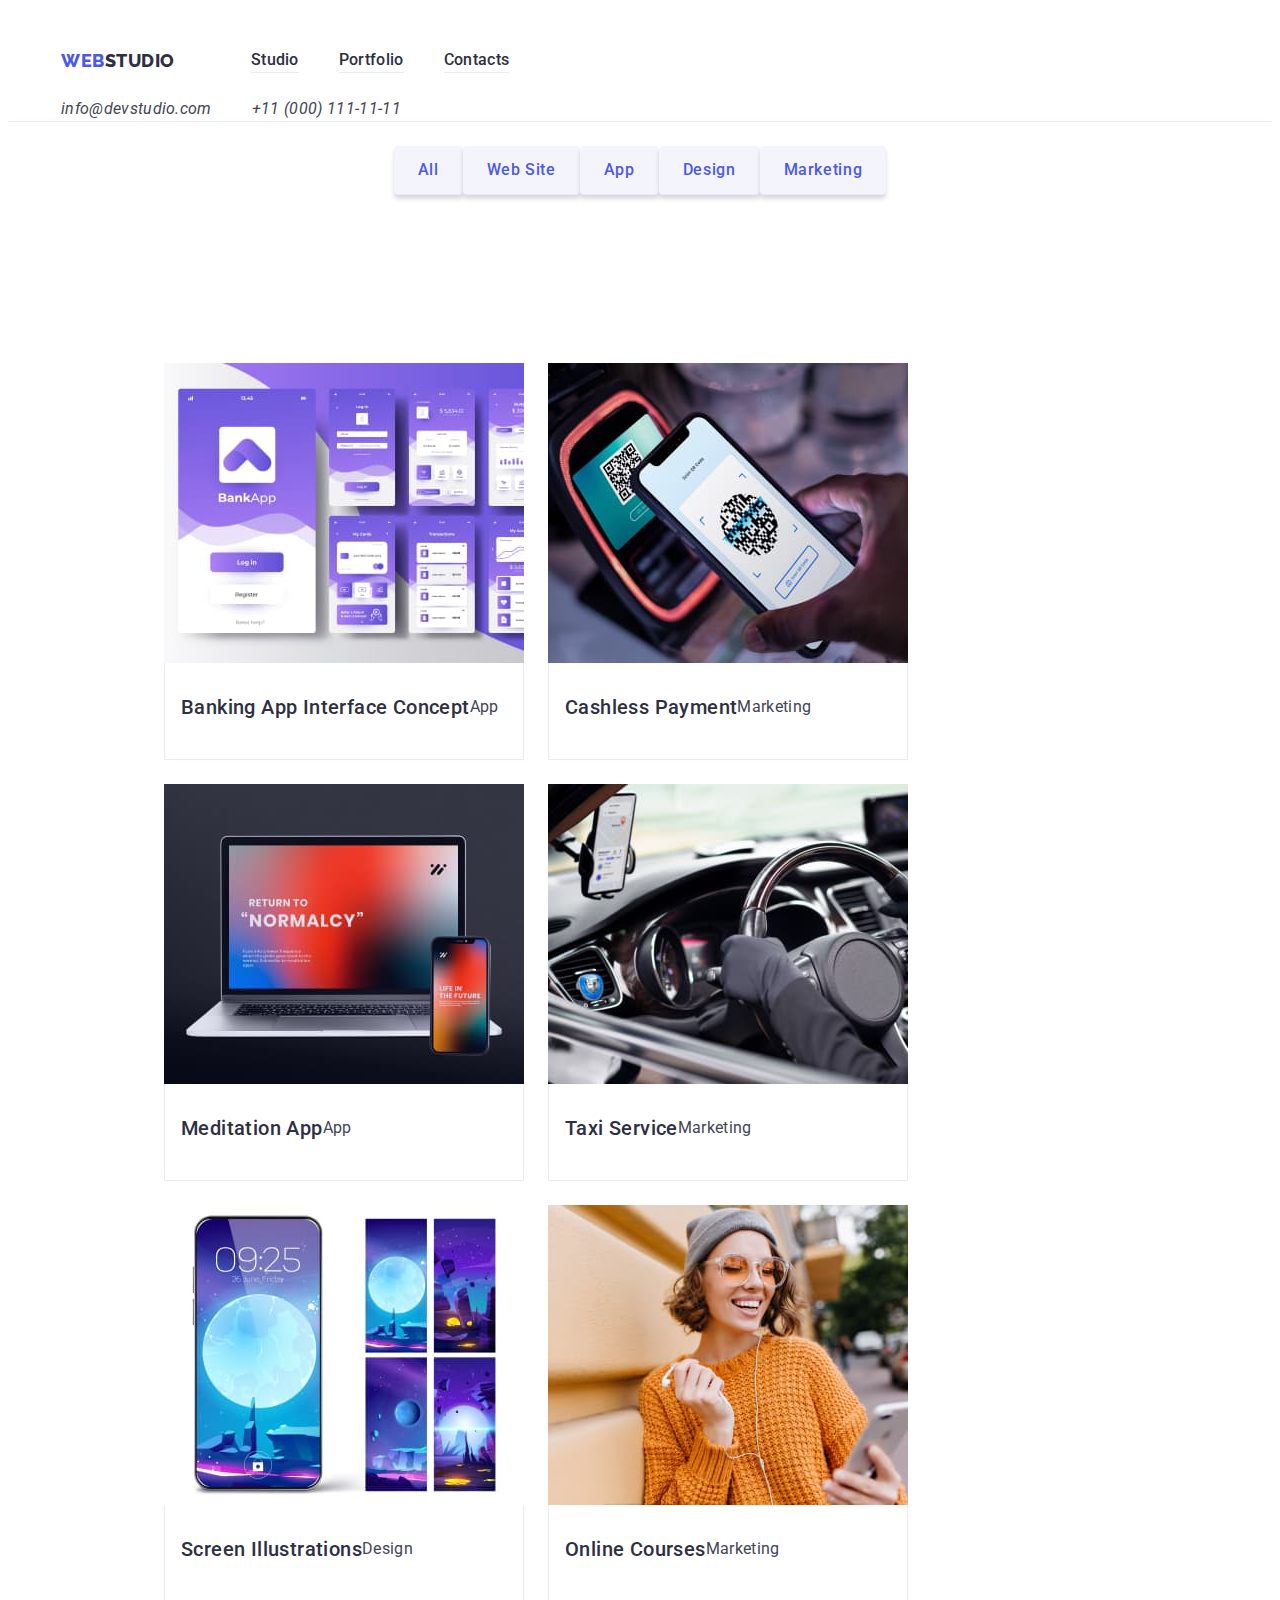
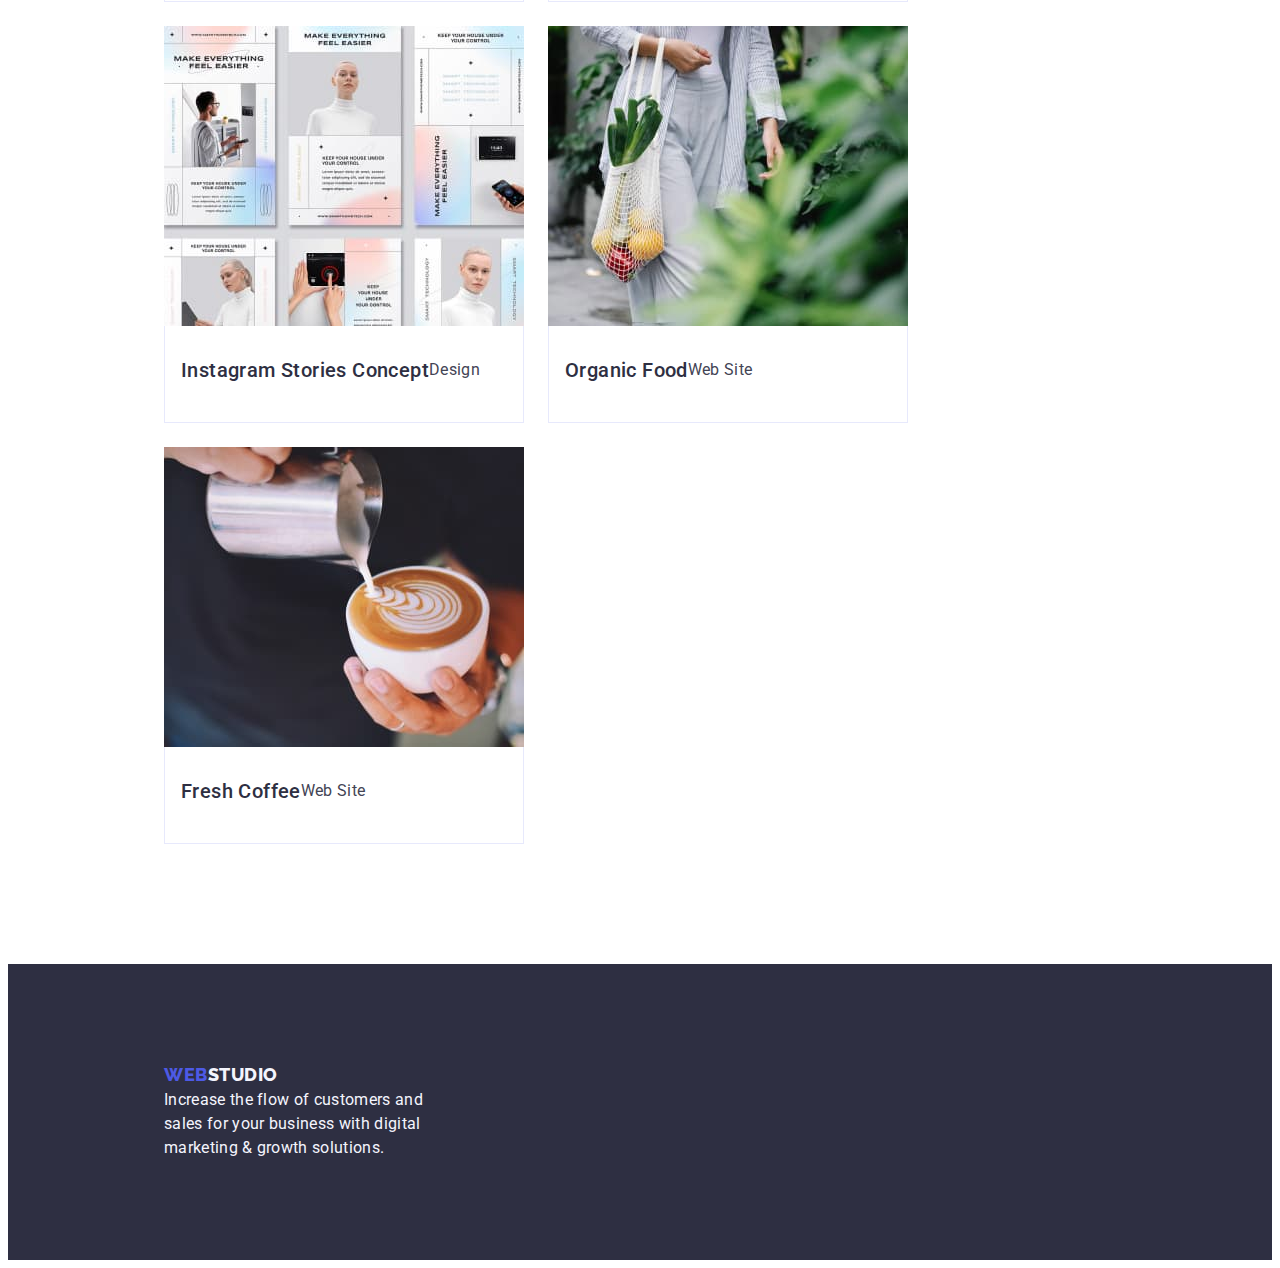
==== portfolio.html @ a73ada9e "summary (required)" ====
<!DOCTYPE html>
<html lang="en">
<head>
    <meta charset="UTF-8" />
    <meta http-equiv="X-UA-Compatible" content="IE=edge" />
    <meta name="viewport" content="width=device-width, initial-scale=1.0" />
    <title>Web Studio</title>
    <link rel="preconnect" href="https://fonts.googleapis.com" />
    <link rel="preconnect" href="https://fonts.gstatic.com" crossorigin />
    <link
      href="https://fonts.googleapis.com/css2?family=Raleway:wght@800&family=Roboto:wght@400;500;700;900&display=swap"
      rel="stylesheet"
      href="https://cdn.jsdelivr.net/npm/modern-normalize@1.1.0/modern-normalize.min.css"
    />
    <link rel="stylesheet" href="./css/styles.css" />
</head>
<body>
    <header class="page-header">
        <div class="conteiner page-header-conteiner">
            <nav class="page-nav">
                <a class="logo link header-logo" href="./index.html">Web<span class="header-studio link">Studio</span></a>
                <ul class="menu-list list">
                    <li class="menu-item"><a class="menu-link link" href="./index.html">Studio</a></li>
                    <li class="menu-item"><a class="menu-link link" href="./portfolio.html">Portfolio</a></li>
                    <li class="menu-item"><a class="menu-link link" href="">Contacts</a></li>
                </ul>
            </nav>
            <address class="address">
                <ul class="menu-contacts list">
                    <li class="menu-contacts-item">
                     <a class="contact-mail link" href="mailto:info@devstudio.com">info@devstudio.com</a>
                    </li>
                    <li class="menu-contacts-item"><a class="contact-mail link" href="tel:+110001111111">+11 (000) 111-11-11</a></li>
                 </ul>
            </address>
        </div>
    </header>
    <main>
        <section class="section-portfolio">
            <div class="container port-btn-cont">
            <h1 hidden>Gallery</h1>
                <ul class="list filter-portfolio">
                    <li>
            <button class="modal-btn portfolio-btn" type="button">All</button>
                    </li>
                    <li>
            <button class="modal-btn portfolio-btn"  type="button">Web Site</button>
                    </li>
                    <li>
            <button class="modal-btn portfolio-btn"  type="button">App</button>
                    </li>
                    <li>
            <button class="modal-btn portfolio-btn"  type="button">Design</button>
                    </li>
                    <li>
            <button class="modal-btn portfolio-btn"  type="button">Marketing</button>
                    </li>
                </ul>
            </div>
                <ul class="list list-portfolio">
                    <li class="portfolio-item">
                    <a class="link" href="/">
                        <img src="./images/diagram.jpg" alt="bankapp" width="360" height="300">
                        <div class="portfolio-text-img">
                        <h2 class="portfolio-title">Banking App Interface Concept</h2>
                            <p class="portfolio-text">App</p>
                        </div>
                    </a>
                    </li>
                    <li class="portfolio-item">
                    <a class="link" href="/">
                        <img src="./images/payment.jpg" alt="cashless" width="360" height="300">
                        <div class="portfolio-text-img">
                        <h2 class="portfolio-title">Cashless Payment</h2>
                            <p class="portfolio-text">Marketing</p>
                        </div>
                    </a>
                    </li>
                    <li class="portfolio-item">
                    <a class="link" href="/">
                        <img src="./images/meditation.jpg" alt="meditationapp" width="360" height="300">
                        <div class="portfolio-text-img">
                        <h2 class="portfolio-title">Meditation App</h2>
                            <p class="portfolio-text">App</p>
                        </div>
                    </a>
                    </li>
                    <li class="portfolio-item">
                    <a class="link" href="/">
                        <img src="./images/taxi.jpg" alt="taxiservice" width="360" height="300">
                        <div class="portfolio-text-img">
                        <h2 class="portfolio-title">Taxi Service</h2>
                            <p class="portfolio-text">Marketing</p>
                        </div>
                    </a>
                    </li>
                    <li class="portfolio-item">
                    <a class="link" href="/">
                        <img src="./images/screen.jpg" alt="screenillustrations" width="360" height="300">
                        <div class="portfolio-text-img">
                        <h2 class="portfolio-title">Screen Illustrations</h2>
                            <p class="portfolio-text">Design</p>
                        </div>
                    </a>
                    </li>
                    <li class="portfolio-item">
                    <a class="link" href="/">
                        <img src="./images/online.jpg" alt="onlinecourses" width="360" height="300">
                        <div class="portfolio-text-img">
                        <h2 class="portfolio-title">Online Courses</h2>
                            <p class="portfolio-text">Marketing</p>
                        </div>
                    </a>
                    </li>
                    <li class="portfolio-item">
                    <a class="link" href="/">
                        <img src="./images/instagram.jpg" alt="instagram" width="360" height="300">
                        <div class="portfolio-text-img">
                        <h2 class="portfolio-title">Instagram Stories Concept</h2>
                            <p class="portfolio-text">Design</p>
                        </div>
                    </a>
                    </li>
                    <li class="portfolio-item">
                    <a class="link" href="/">
                        <img src="./images/organic.jpg" alt="organicfood" width="360" height="300">
                        <div class="portfolio-text-img">
                        <h2 class="portfolio-title">Organic Food</h2>
                            <p class="portfolio-text">Web Site</p>
                        </div>
                    </a>
                    </li>
                    <li class="portfolio-item">
                    <a class="link" href="/">
                        <img src="./images/freshcoffee.jpg" alt="freshcoffee" width="360" height="300">
                        <div class="portfolio-text-img">
                        <h2 class="portfolio-title">Fresh Coffee</h2>
                            <p class="portfolio-text">Web Site</p>
                        </div>
                    </a>
                    </li>
                </ul>
            </div>
        </section>
    </main>
    <footer class="footer">
        <div class="container">
        <a class="logo link logo-footer" href="./index.html">Web<span class="footer-studio link">Studio</span></a>
        <p class="text-footer">Increase the flow of customers and <br> sales for your business with digital <br> marketing & growth solutions.</p>
        </div>
    </footer>
</body>
</html>
---- css/styles.css ----
:root {
  --accent-color: #434455;
  --primary-text-color: #2e2f42;
  --background-color: #4d5ae5;
  --active-color: #404bbf;
  --logo-web-color: #4d5ae5;
  --portfolio-btn-color: #434455;
  --portfolio-btn-txt-color: #4d5ae5;
  --portfolio-background: #f4f4fd;
  --background-btn-color: #404bbf;
  --hero-footer-background-color: #2e2f42;
  --logo-footer-color: #4d5ae5;
  --text-footer-color: #f4f4fd;
}
  .list {
    list-style: none;
  }
  .link {
    text-decoration: none;
  }
  body {
    font-family: "Roboto", sans-serif;
    color: var(--accent-color);
    background-color: var(--background-color-primary);
    font-size: 16px;
    line-height: 1.5;
  }
h1,
h2,
h3,
h4,
p {
  margin-top: 0;
  margin-bottom: 0;
}
ul,
ol {
  margin-top: 0;
  margin-bottom: 0;
  padding-left: 0;
}
img {
  display: block;
  height: auto;
  width: 100%;
}
button {
  cursor: pointer;
}
.section {
  padding-top: 120px;
  padding-bottom: 120px;
}
/*------------Components-----------*/
.conteiner {
  max-width: 1158px;
  margin-left: auto;
  margin-right: auto;
  padding-left: 15px;
  padding-right: 15px;
  margin: 0 auto;
}
/*---------HEADER--------*/
.page-header {
  margin-top: 24px;
  margin-bottom: 24px;
  border-bottom: 1px solid #e7e9fc;
}
.page-header-container {
  display: flex;
  align-items: center;
}
.page-nav {
  display: flex;
  margin-right: auto;
}
.menu-list {
  display: flex;
  flex-direction: row;
  align-items: flex-start;
}
.menu-item:not(:last-child) {
  margin-right: 40px;
}    
.header-logo {
  display: flex;
  flex-direction: row;
  align-items: center;
  padding: 0px;
  margin-top: 24px;
  margin-bottom: 24px;
  margin-right: 76px;
  font-family: "Raleway", sans-serif;
  font-style: normal;
  font-weight: 800;
  font-size: 18px;
  line-height: 1.17;
  letter-spacing: 0.03em;
  text-transform: uppercase;
  color: var(--logo-web-color)
}
.header-studio {
  color: var(--primary-text-color);
}
.menu-link {
  display: flex;
  flex-direction: row;
  align-items: flex-start;
  margin-top: 24px;
  margin-bottom: 24px;
  border-bottom: 1px solid #e7e9fc;
  font-weight: 500;
  font-size: 16px;
  line-height: 1.5;
  letter-spacing: 0.02em;
  color: var(--primary-text-color);
}
.menu-link:hover,
.menu-link:focus {
  color: var(--active-color);
}
.menu-link:active {
  color: var(--background-btn-color);
}
.address {
  margin-left: auto;
}
.menu-contacts {
  display: flex;
  color: var(--accent-color);
  gap: 40px;
}
.contact-mail {
  display: flex;
  flex-direction: row;
  align-items: flex-start;
  font-size: 16px;
  line-height: 1.5;
  letter-spacing: 0.02em;
  color: var(--accent-color);
}
.contact-mail:hover,
.contact-mail:focus {
  color: var(--active-color);
}
.contact-mail:active {
  color: var(--background-btn-color);
}

/*---------HERO--------*/
.team {
  background-color: #f4f4fd;
}
.hero {
  background-color: var(--primary-text-color);
  text-align: center;
  padding-top: 188px;
  padding-bottom: 188px;
}
.hero-title {
  max-width: 500px;
  margin-bottom: 48px;
  margin-right: auto;
  margin-left: auto;
  font-size: 56px;
  line-height: 1.07;
  text-align: center;
  letter-spacing: 0.02em;
  color: #ffffff;
}
.modal-btn {
  cursor: pointer;
  box-shadow: 0px 4px 4px rgba(0, 0, 0, 0.15);
  border-radius: 4px;
  padding: 16px 32px;
  font-family: "Roboto", sans-serif;
  font-weight: 500;
  font-size: 16px;
  font-style: medium;
  line-height: 1.5;
  letter-spacing: 0.04em;
  cursor: pointer;
  color: #ffffff;
  background-color: #4d5ae5;
  border: none;
}
.modal-btn:hover,
.modal-btn:focus {
  background: var(--background-btn-color);
}
/*---------FEATURES--------*/
.list-about {
  display: flex;
}
.visually-hidden {
  white-space: nowrap;
  width: 1px;
  height: 1px;
  overflow: hidden;
  border: 0;
  padding: 0;
  clip: rect(0 0 0 0);
  clip-path: inset(50%);
  margin: -1px;
}
.suptitle-item:not(:last-child) {
  margin-right: 24px;
}
.suptitle {
  width: 264px;
  font-weight: 500;
  font-size: 20px;
  line-height: 1.2;
  letter-spacing: 0.02em;
  color: var(--primary-text-color);
  margin-bottom: 8px;
}
.features-text {
  font-size: 16px;
  line-height: 1.5;
  letter-spacing: 0.02em;
  color: var(--primary-text-color);
}
/*---------PROJECTS--------*/
.work-picture:not(:nth-child(3n)) {
  margin-right: 24px;
}
.work-title {
  margin-bottom: 72px;
  text-align: center;
  font-size: 36px;
  line-height: 1.11;
  letter-spacing: 0.02em;
  text-transform: capitalize;
  color: var(--primary-text-color);
}
.list-work {
  display: flex;
  flex-wrap: wrap;
}
/*---------TEAM--------*/
.team-conteiner {
  padding-top: 32px;
  padding-bottom: 32px;
  text-align: center;
}
.team-title {
  padding-top: 120px;
  padding-bottom: 72px;
  text-align: center;
  weight: 700;
  font-size: 36px;
  line-height: 1.11;
  letter-spacing: 0.02em;
  text-transform: capitalize;
  color: var(--primary-text-color);
}
.list-our-team:not(:nth-child(4n)) {
  display: flex;
  flex-wrap: wrap;
  gap: 24px;
}
.menu-team-item {
  background-color: #ffffff;
  margin-bottom: 100px;
  box-shadow: 0px 1px 6px rgba(46, 47, 66, 0.08),
  0px 1px 1px rgba(46, 47, 66, 0.16), 0px 2px 1px rgba(46, 47, 66, 0.08);
  border-radius: 0px 0px 4px 4px;
}
.job-text {
  font-size: 16px;
  line-height: 1.5;
  text-align: center;
  letter-spacing: 0.02em;
  color: var(--accent-color);
}
/*---------FOOTER--------*/
.footer {
  background-color: var(--hero-footer-background-color);
  padding-top: 100px;
  padding-bottom: 100px;
  padding-left: 156px;
}
.logo-footer {
  font-family: "Raleway", sans-serif;
  font-weight: 800;
  font-size: 18px;
  line-height: 1.17;
  align-items: center;
  letter-spacing: 0.03em;
  text-transform: uppercase;
  color: var(--logo-footer-color);
}
.footer-studio {
  color: var(--text-footer-color);
}
.text-footer {
  font-size: 16px;
  line-height: 1.5;
  letter-spacing: 0.02em;
  color: var(--text-footer-color);
  margin: 0 auto;
}
/*---------PORTFOLIO--------*/
.filter-portfolio {
  display: flex;
  margin-bottom: 72px;
  justify-content: center;
}
.portfolio-btn {
  font-weight: 500;  
  font-size: 16px;
  line-height: 1.5;
  letter-spacing: 0.04em;
  cursor: pointer;
  color: var(--portfolio-btn-txt-color);
  background-color: var(--portfolio-background);
  border: none;
  display: flex;
  flex-direction: row;
  align-items: flex-start;
  padding: 12px 24px;
  border-radius: 4px;
  border-bottom: 1px solid #E7E9FC;
}
.portfolio-btn:hover,
.portfolio-btn:focus {
  background: var(--background-btn-color);
  color:#ffffff;
  border-color: transparent;
}
.portfolio-btn:not(:last-child) {
  margin-right: 24px;
}
.list-portfolio {
  display: flex;
  flex-wrap: wrap;
  row-gap: 48px;
  gap: 24px;
  padding-top: 96px;
  padding-bottom: 120px;
  padding-left: 156px;
  padding-right: 156px;
}
.portfolio-text-img {
  display: flex;
  padding: 32px 16px;
  border-bottom: 1px solid #e7e9fc;
  border-left: 1px solid #e7e9fc;
  border-right: 1px solid #e7e9fc;
}
.portfolio-title {
  font-weight: 500;
  font-size: 20px;
  line-height: 1.2;
  letter-spacing: 0.02em;
  color: var(--primary-text-color);
  margin-bottom: 8px;
}
.portfolio-text {
  font-size: 16px;
  line-height: 1.5;
  letter-spacing: 0.02em;
  color: var(--portfolio-btn-color);
}
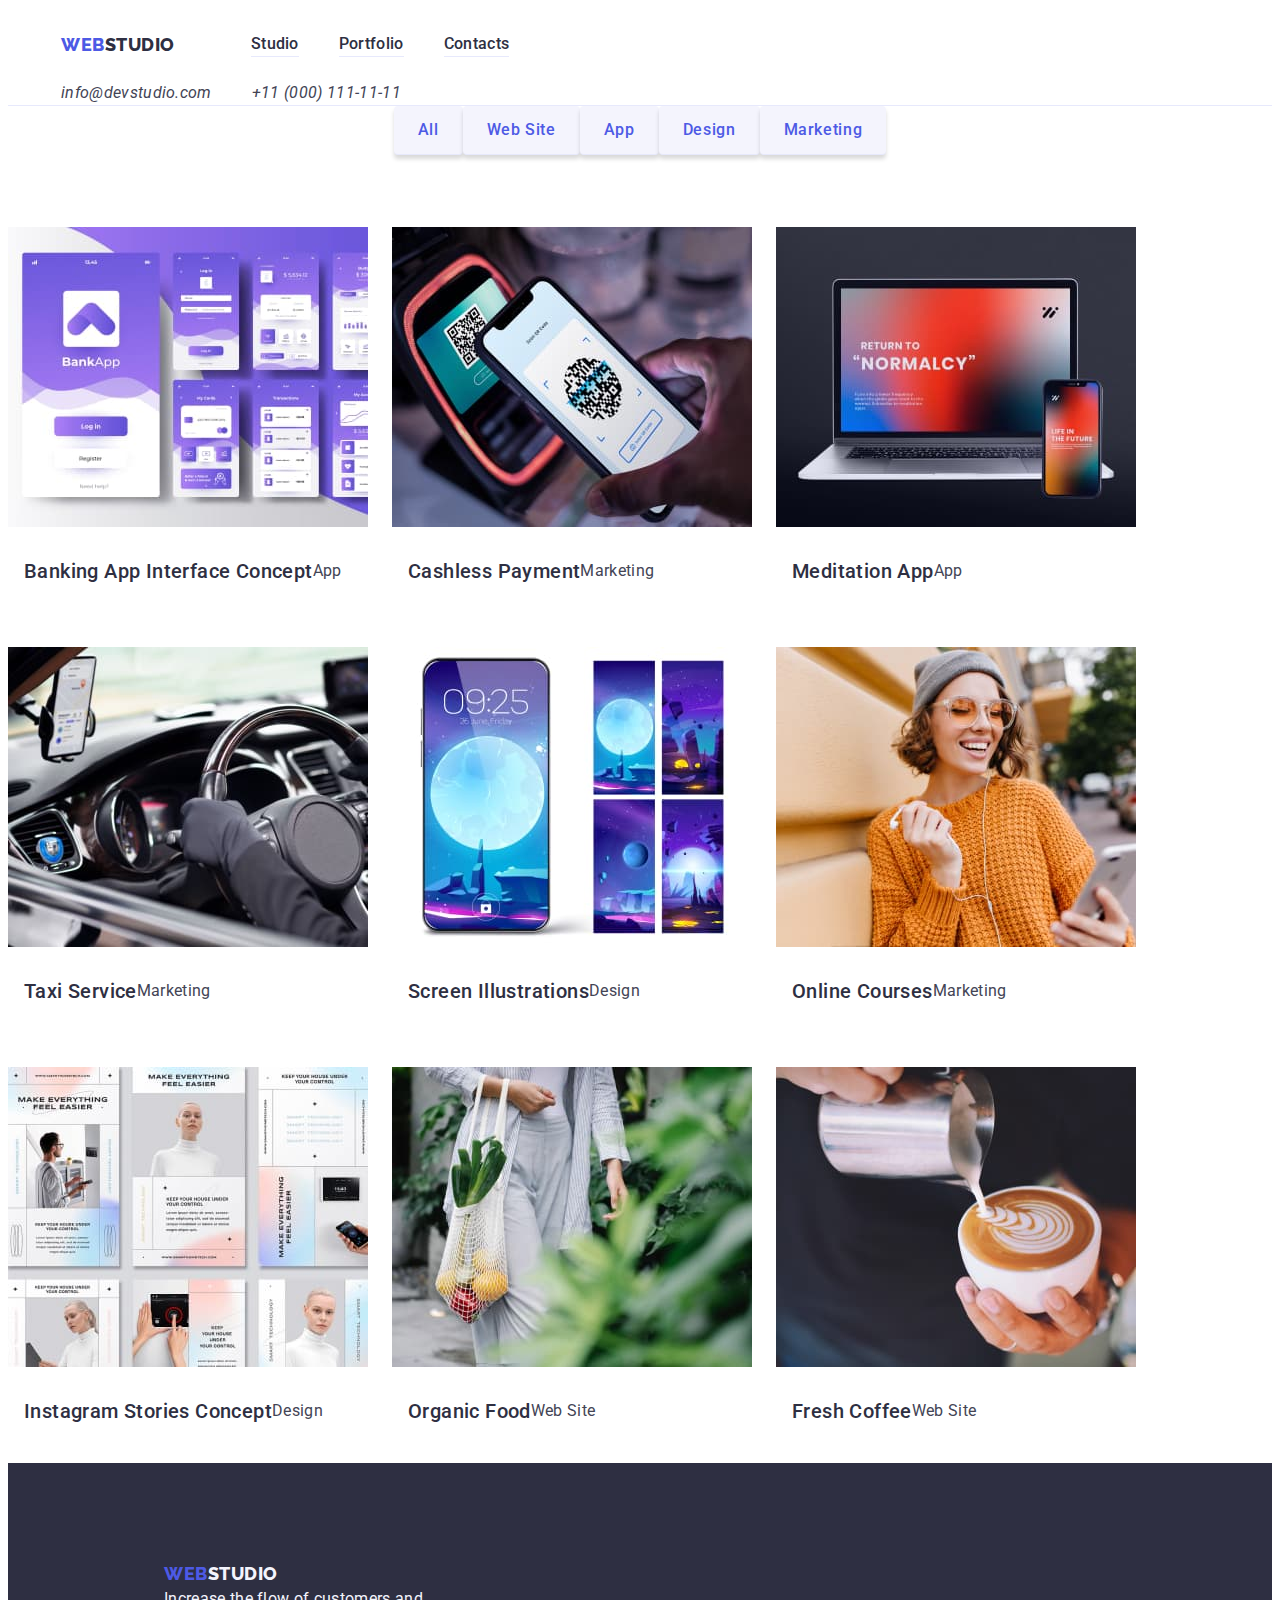
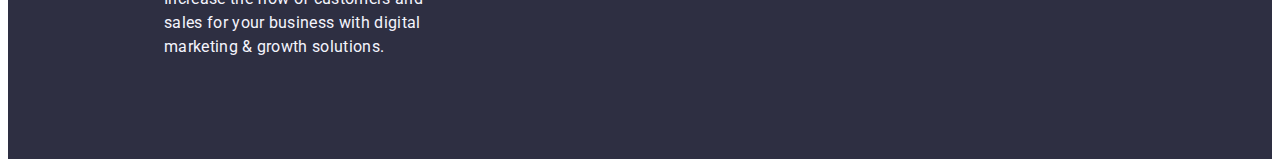
==== commit f65ac75e: "summary (required)" ====
--- a/portfolio.html
+++ b/portfolio.html
@@ -63,7 +63,7 @@
                         <img src="./images/diagram.jpg" alt="bankapp" width="360" height="300">
                         <div class="portfolio-text-img">
                         <h2 class="portfolio-title">Banking App Interface Concept</h2>
-                            <p class="portfolio-text">App</p>
+                        <p class="portfolio-text">App</p>
                         </div>
                     </a>
                     </li>
@@ -72,7 +72,7 @@
                         <img src="./images/payment.jpg" alt="cashless" width="360" height="300">
                         <div class="portfolio-text-img">
                         <h2 class="portfolio-title">Cashless Payment</h2>
-                            <p class="portfolio-text">Marketing</p>
+                        <p class="portfolio-text">Marketing</p>
                         </div>
                     </a>
                     </li>
@@ -81,7 +81,7 @@
                         <img src="./images/meditation.jpg" alt="meditationapp" width="360" height="300">
                         <div class="portfolio-text-img">
                         <h2 class="portfolio-title">Meditation App</h2>
-                            <p class="portfolio-text">App</p>
+                        <p class="portfolio-text">App</p>
                         </div>
                     </a>
                     </li>
@@ -90,7 +90,7 @@
                         <img src="./images/taxi.jpg" alt="taxiservice" width="360" height="300">
                         <div class="portfolio-text-img">
                         <h2 class="portfolio-title">Taxi Service</h2>
-                            <p class="portfolio-text">Marketing</p>
+                        <p class="portfolio-text">Marketing</p>
                         </div>
                     </a>
                     </li>
@@ -99,7 +99,7 @@
                         <img src="./images/screen.jpg" alt="screenillustrations" width="360" height="300">
                         <div class="portfolio-text-img">
                         <h2 class="portfolio-title">Screen Illustrations</h2>
-                            <p class="portfolio-text">Design</p>
+                        <p class="portfolio-text">Design</p>
                         </div>
                     </a>
                     </li>
@@ -108,7 +108,7 @@
                         <img src="./images/online.jpg" alt="onlinecourses" width="360" height="300">
                         <div class="portfolio-text-img">
                         <h2 class="portfolio-title">Online Courses</h2>
-                            <p class="portfolio-text">Marketing</p>
+                        <p class="portfolio-text">Marketing</p>
                         </div>
                     </a>
                     </li>
@@ -117,7 +117,7 @@
                         <img src="./images/instagram.jpg" alt="instagram" width="360" height="300">
                         <div class="portfolio-text-img">
                         <h2 class="portfolio-title">Instagram Stories Concept</h2>
-                            <p class="portfolio-text">Design</p>
+                        <p class="portfolio-text">Design</p>
                         </div>
                     </a>
                     </li>
@@ -126,7 +126,7 @@
                         <img src="./images/organic.jpg" alt="organicfood" width="360" height="300">
                         <div class="portfolio-text-img">
                         <h2 class="portfolio-title">Organic Food</h2>
-                            <p class="portfolio-text">Web Site</p>
+                        <p class="portfolio-text">Web Site</p>
                         </div>
                     </a>
                     </li>
@@ -135,7 +135,7 @@
                         <img src="./images/freshcoffee.jpg" alt="freshcoffee" width="360" height="300">
                         <div class="portfolio-text-img">
                         <h2 class="portfolio-title">Fresh Coffee</h2>
-                            <p class="portfolio-text">Web Site</p>
+                        <p class="portfolio-text">Web Site</p>
                         </div>
                     </a>
                     </li>
--- a/css/styles.css
+++ b/css/styles.css
@@ -62,16 +62,17 @@
 }
 /*---------HEADER--------*/
 .page-header {
-  margin-top: 24px;
-  margin-bottom: 24px;
   border-bottom: 1px solid #e7e9fc;
 }
 .page-header-container {
   display: flex;
   align-items: center;
+  justify-content: space-between;
+  padding: 24px 24px;
 }
 .page-nav {
   display: flex;
+  align-items: center;
   margin-right: auto;
 }
 .menu-list {
@@ -146,7 +147,6 @@
 .contact-mail:active {
   color: var(--background-btn-color);
 }
-
 /*---------HERO--------*/
 .team {
   background-color: #f4f4fd;
@@ -337,17 +337,13 @@
   flex-wrap: wrap;
   row-gap: 48px;
   gap: 24px;
-  padding-top: 96px;
-  padding-bottom: 120px;
-  padding-left: 156px;
-  padding-right: 156px;
+  flex-basis: calc((100% - 48px) / 3);
 }
 .portfolio-text-img {
   display: flex;
   padding: 32px 16px;
-  border-bottom: 1px solid #e7e9fc;
-  border-left: 1px solid #e7e9fc;
-  border-right: 1px solid #e7e9fc;
+  border: 1px solid var(--color-brand);
+  border-top: none;
 }
 .portfolio-title {
   font-weight: 500;
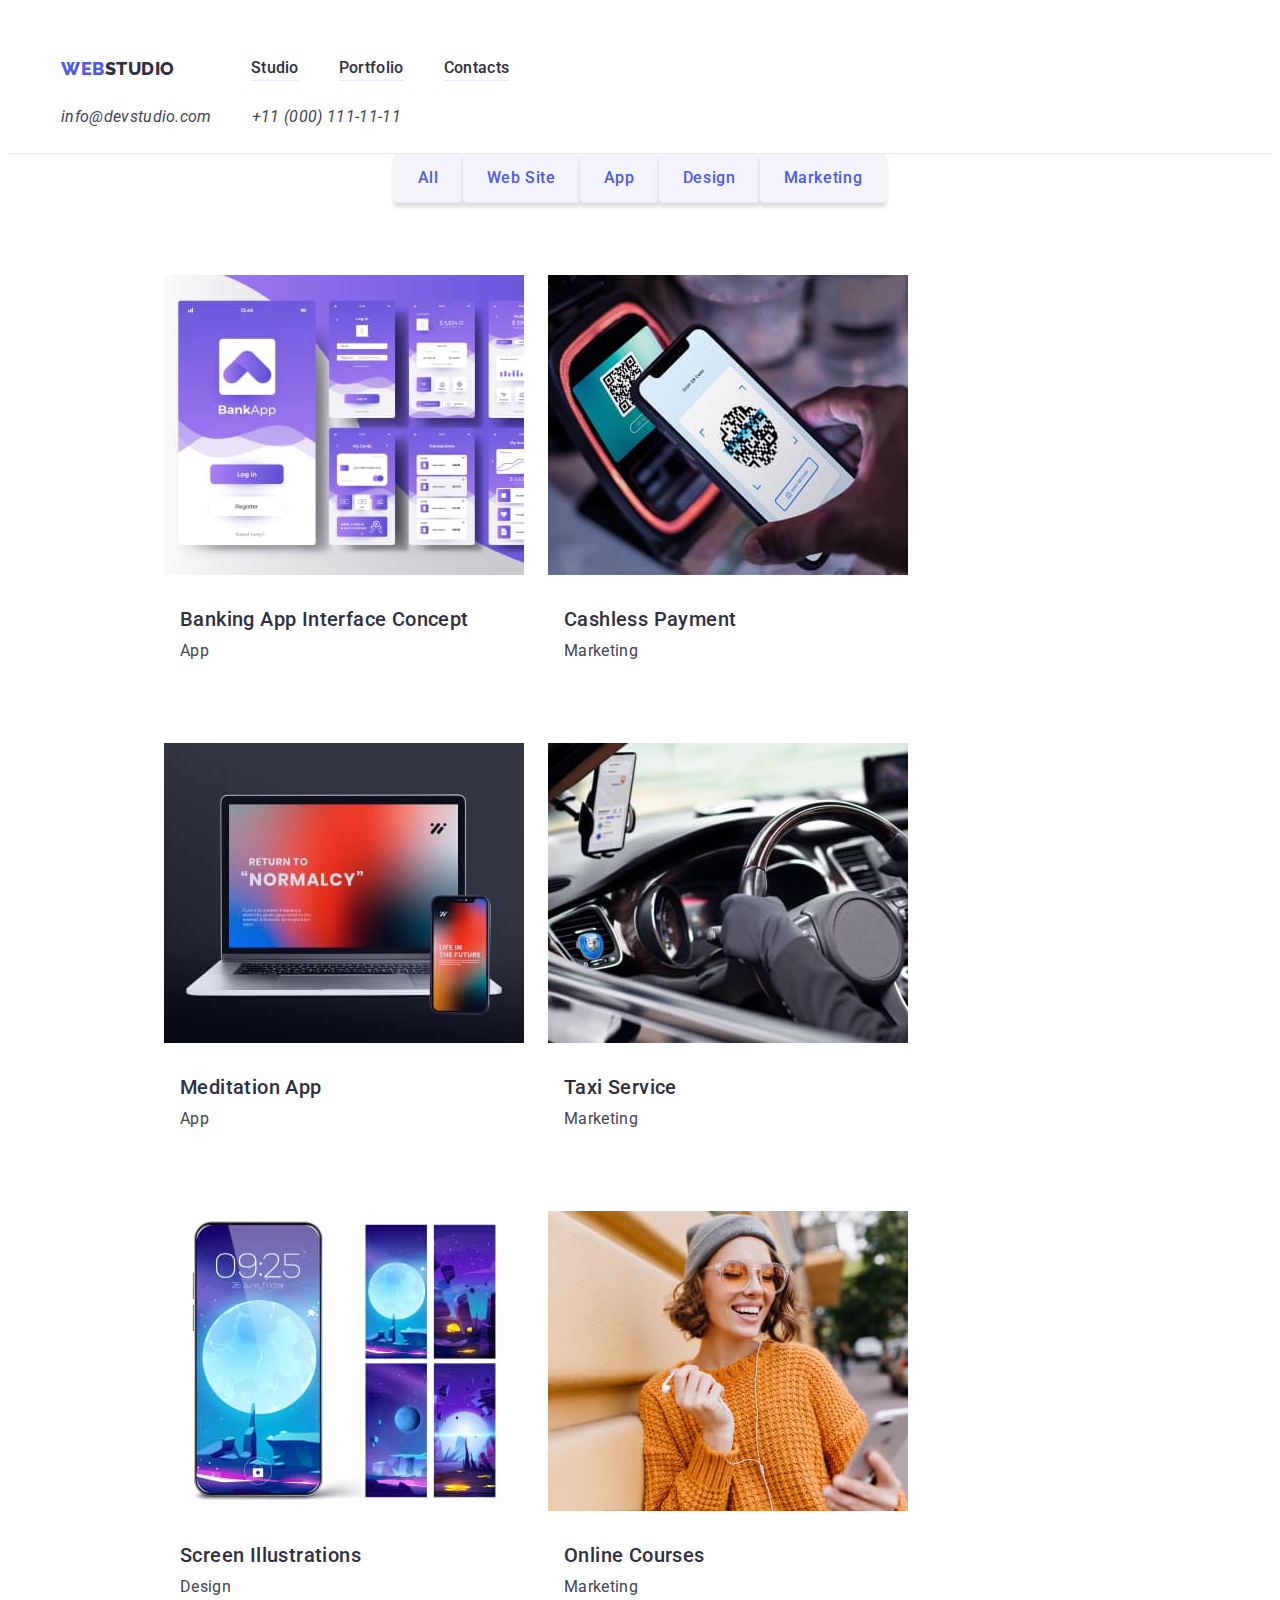
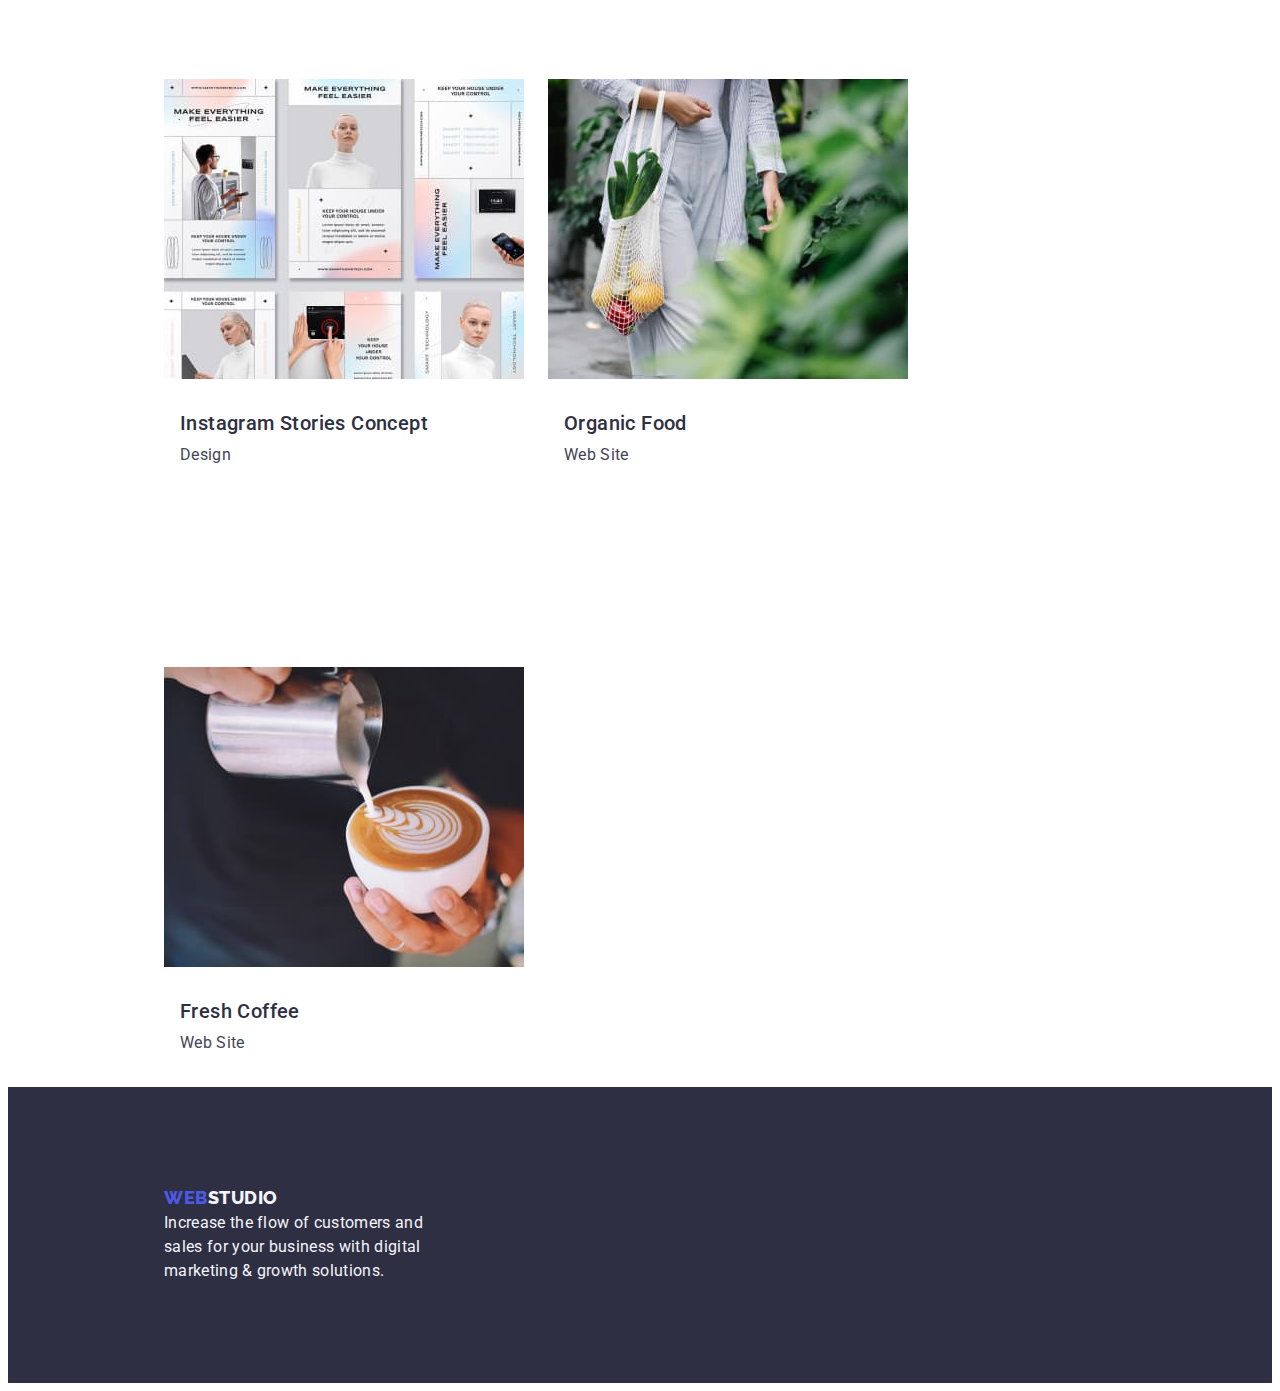
==== commit f3cb4b13: "summary (required)" ====
--- a/portfolio.html
+++ b/portfolio.html
@@ -35,6 +35,7 @@
             </address>
         </div>
     </header>
+
     <main>
         <section class="section-portfolio">
             <div class="container port-btn-cont">
@@ -57,6 +58,7 @@
                     </li>
                 </ul>
             </div>
+
                 <ul class="list list-portfolio">
                     <li class="portfolio-item">
                     <a class="link" href="/">
@@ -143,6 +145,7 @@
             </div>
         </section>
     </main>
+    
     <footer class="footer">
         <div class="container">
         <a class="logo link logo-footer" href="./index.html">Web<span class="footer-studio link">Studio</span></a>
--- a/css/styles.css
+++ b/css/styles.css
@@ -62,13 +62,14 @@
 }
 /*---------HEADER--------*/
 .page-header {
+  padding-top: 24px;
+  padding-bottom: 24px;
   border-bottom: 1px solid #e7e9fc;
 }
 .page-header-container {
   display: flex;
   align-items: center;
   justify-content: space-between;
-  padding: 24px 24px;
 }
 .page-nav {
   display: flex;
@@ -248,7 +249,7 @@
   padding-top: 120px;
   padding-bottom: 72px;
   text-align: center;
-  weight: 700;
+  width: 700;
   font-size: 36px;
   line-height: 1.11;
   letter-spacing: 0.02em;
@@ -262,7 +263,7 @@
 }
 .menu-team-item {
   background-color: #ffffff;
-  margin-bottom: 100px;
+  margin-bottom: 120px;
   box-shadow: 0px 1px 6px rgba(46, 47, 66, 0.08),
   0px 1px 1px rgba(46, 47, 66, 0.16), 0px 2px 1px rgba(46, 47, 66, 0.08);
   border-radius: 0px 0px 4px 4px;
@@ -325,22 +326,26 @@
 }
 .portfolio-btn:hover,
 .portfolio-btn:focus {
-  background: var(--background-btn-color);
+  background-color: var(--background-btn-color);
   color:#ffffff;
   border-color: transparent;
 }
 .portfolio-btn:not(:last-child) {
   margin-right: 24px;
 }
+.portfolio-item:nth-last-child(3) {
+  margin-bottom: 120px;
+}
 .list-portfolio {
   display: flex;
   flex-wrap: wrap;
   row-gap: 48px;
-  gap: 24px;
-  flex-basis: calc((100% - 48px) / 3);
+  column-gap: 24px;
+  flex-basis: calc((100% -48px) / 3);
+  padding-left: 156px;
+  padding-right: 156px;
 }
 .portfolio-text-img {
-  display: flex;
   padding: 32px 16px;
   border: 1px solid var(--color-brand);
   border-top: none;
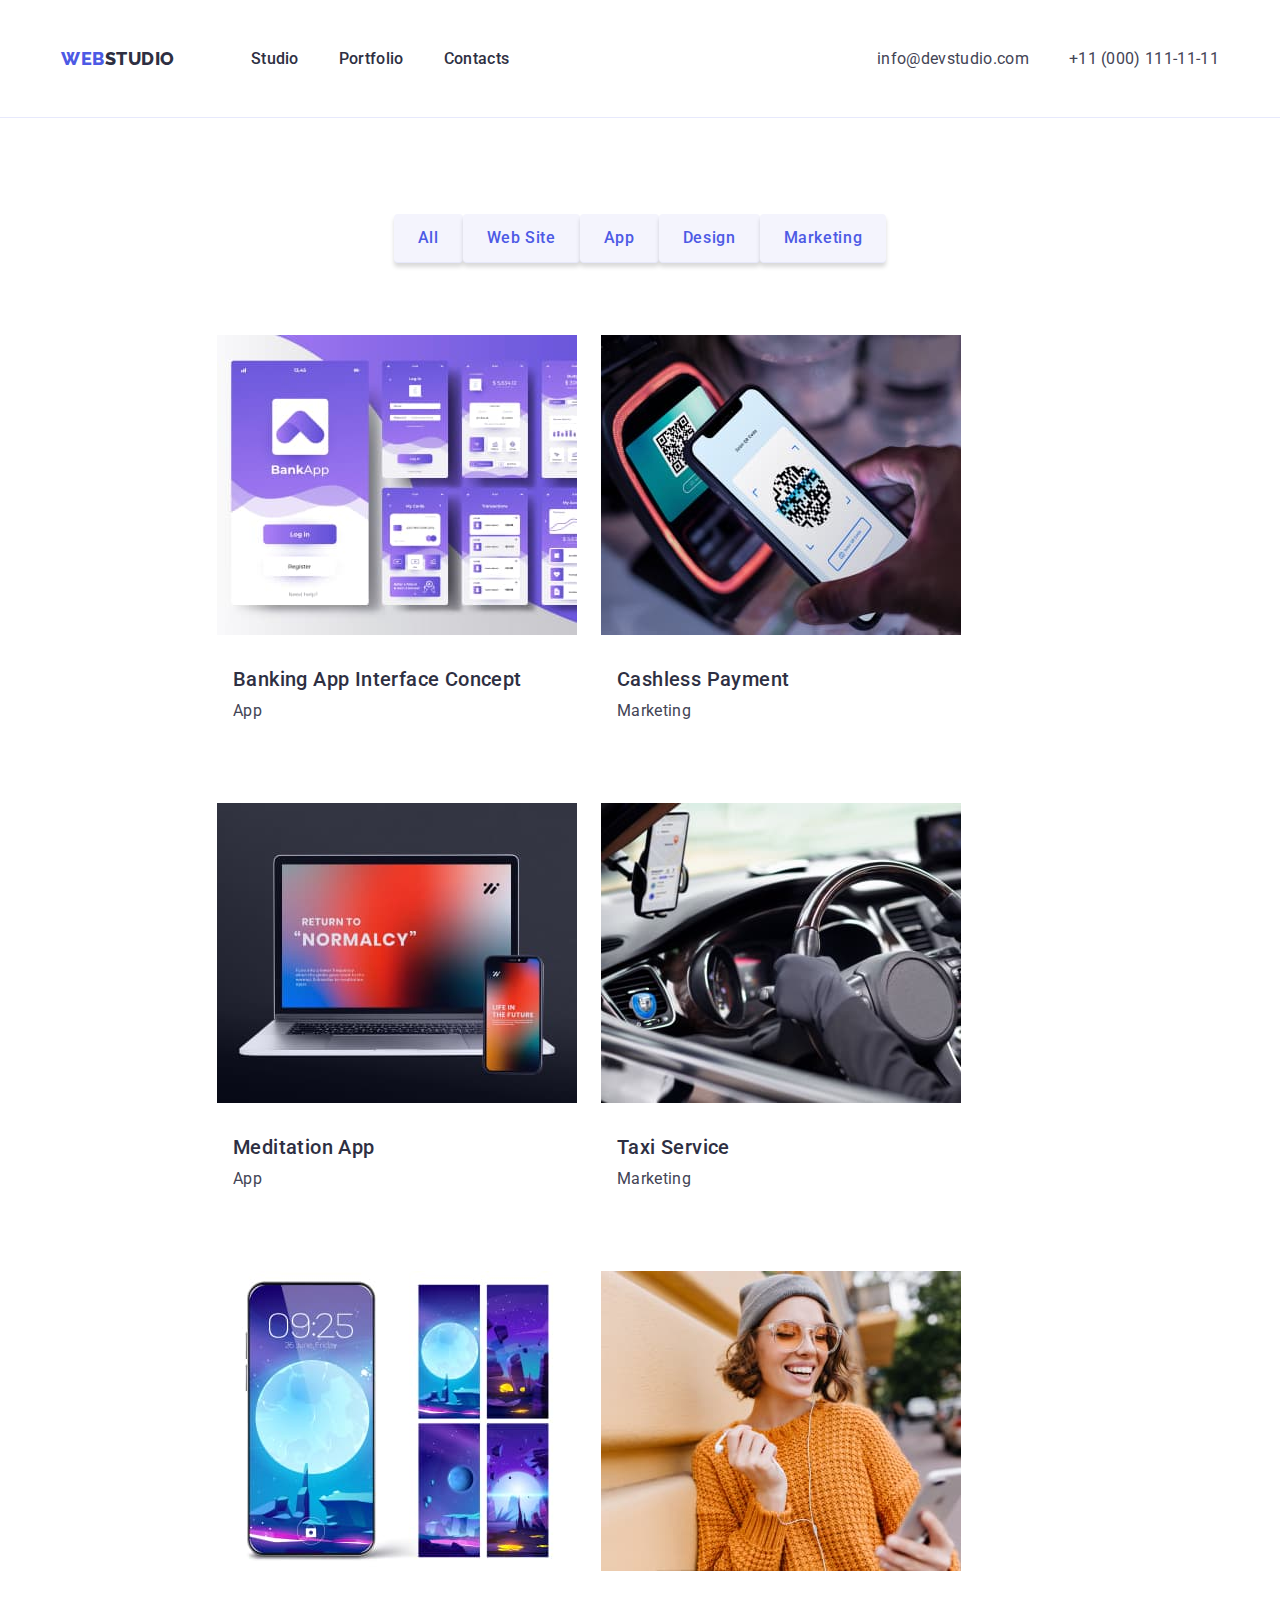
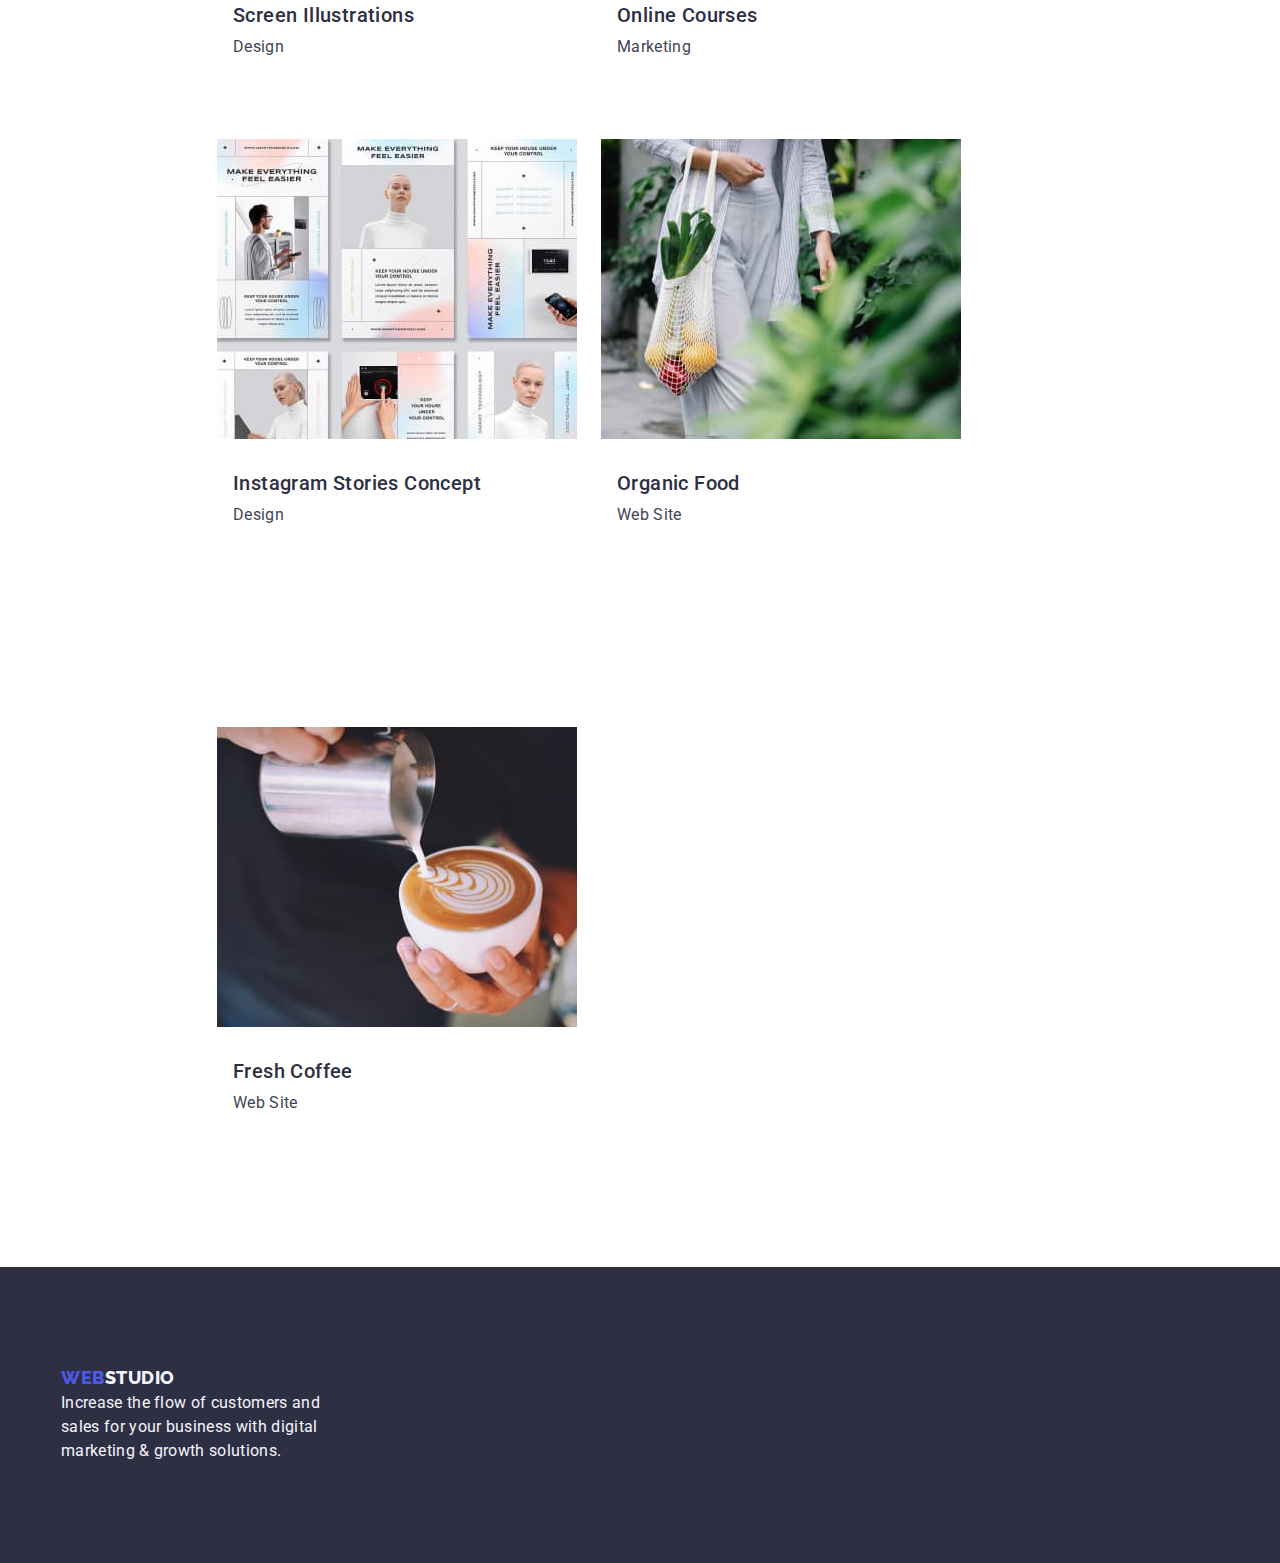
==== commit df68a1f0: "summary (required)" ====
--- a/portfolio.html
+++ b/portfolio.html
@@ -10,7 +10,7 @@
     <link
       href="https://fonts.googleapis.com/css2?family=Raleway:wght@800&family=Roboto:wght@400;500;700;900&display=swap"
       rel="stylesheet"
-      href="https://cdn.jsdelivr.net/npm/modern-normalize@1.1.0/modern-normalize.min.css"
+      href="https://cdnjs.cloudflare.com/ajax/libs/modern-normalize/1.1.0/modern-normalize.css"
     />
     <link rel="stylesheet" href="./css/styles.css" />
 </head>
@@ -38,7 +38,7 @@
 
     <main>
         <section class="section-portfolio">
-            <div class="container port-btn-cont">
+            <div class="conteiner port-btn-cont">
             <h1 hidden>Gallery</h1>
                 <ul class="list filter-portfolio">
                     <li>
@@ -57,8 +57,7 @@
             <button class="modal-btn portfolio-btn"  type="button">Marketing</button>
                     </li>
                 </ul>
-            </div>
-
+            
                 <ul class="list list-portfolio">
                     <li class="portfolio-item">
                     <a class="link" href="/">
@@ -145,9 +144,9 @@
             </div>
         </section>
     </main>
-    
+
     <footer class="footer">
-        <div class="container">
+        <div class="conteiner">
         <a class="logo link logo-footer" href="./index.html">Web<span class="footer-studio link">Studio</span></a>
         <p class="text-footer">Increase the flow of customers and <br> sales for your business with digital <br> marketing & growth solutions.</p>
         </div>
--- a/css/styles.css
+++ b/css/styles.css
@@ -24,6 +24,7 @@
     background-color: var(--background-color-primary);
     font-size: 16px;
     line-height: 1.5;
+    margin: 0;
   }
 h1,
 h2,
@@ -66,7 +67,7 @@
   padding-bottom: 24px;
   border-bottom: 1px solid #e7e9fc;
 }
-.page-header-container {
+.page-header-conteiner {
   display: flex;
   align-items: center;
   justify-content: space-between;
@@ -108,9 +109,6 @@
   display: flex;
   flex-direction: row;
   align-items: flex-start;
-  margin-top: 24px;
-  margin-bottom: 24px;
-  border-bottom: 1px solid #e7e9fc;
   font-weight: 500;
   font-size: 16px;
   line-height: 1.5;
@@ -125,6 +123,7 @@
   color: var(--background-btn-color);
 }
 .address {
+  justify-content: space-between;
   margin-left: auto;
 }
 .menu-contacts {
@@ -140,6 +139,7 @@
   line-height: 1.5;
   letter-spacing: 0.02em;
   color: var(--accent-color);
+  font-style: normal;
 }
 .contact-mail:hover,
 .contact-mail:focus {
@@ -149,9 +149,6 @@
   color: var(--background-btn-color);
 }
 /*---------HERO--------*/
-.team {
-  background-color: #f4f4fd;
-}
 .hero {
   background-color: var(--primary-text-color);
   text-align: center;
@@ -170,7 +167,6 @@
   color: #ffffff;
 }
 .modal-btn {
-  cursor: pointer;
   box-shadow: 0px 4px 4px rgba(0, 0, 0, 0.15);
   border-radius: 4px;
   padding: 16px 32px;
@@ -180,7 +176,6 @@
   font-style: medium;
   line-height: 1.5;
   letter-spacing: 0.04em;
-  cursor: pointer;
   color: #ffffff;
   background-color: #4d5ae5;
   border: none;
@@ -240,6 +235,11 @@
   flex-wrap: wrap;
 }
 /*---------TEAM--------*/
+.team {
+  background-color: #f4f4fd;
+  padding-bottom: 120px;
+  padding-top: 120px;
+}
 .team-conteiner {
   padding-top: 32px;
   padding-bottom: 32px;
@@ -247,7 +247,7 @@
 }
 .team-title {
   padding-top: 120px;
-  padding-bottom: 72px;
+  margin-bottom: 72px;
   text-align: center;
   width: 700;
   font-size: 36px;
@@ -263,7 +263,6 @@
 }
 .menu-team-item {
   background-color: #ffffff;
-  margin-bottom: 120px;
   box-shadow: 0px 1px 6px rgba(46, 47, 66, 0.08),
   0px 1px 1px rgba(46, 47, 66, 0.16), 0px 2px 1px rgba(46, 47, 66, 0.08);
   border-radius: 0px 0px 4px 4px;
@@ -280,7 +279,6 @@
   background-color: var(--hero-footer-background-color);
   padding-top: 100px;
   padding-bottom: 100px;
-  padding-left: 156px;
 }
 .logo-footer {
   font-family: "Raleway", sans-serif;
@@ -303,8 +301,12 @@
   margin: 0 auto;
 }
 /*---------PORTFOLIO--------*/
+.section-portfolio {
+  padding-bottom: 120px;
+}
 .filter-portfolio {
   display: flex;
+  margin-top: 96px;
   margin-bottom: 72px;
   justify-content: center;
 }
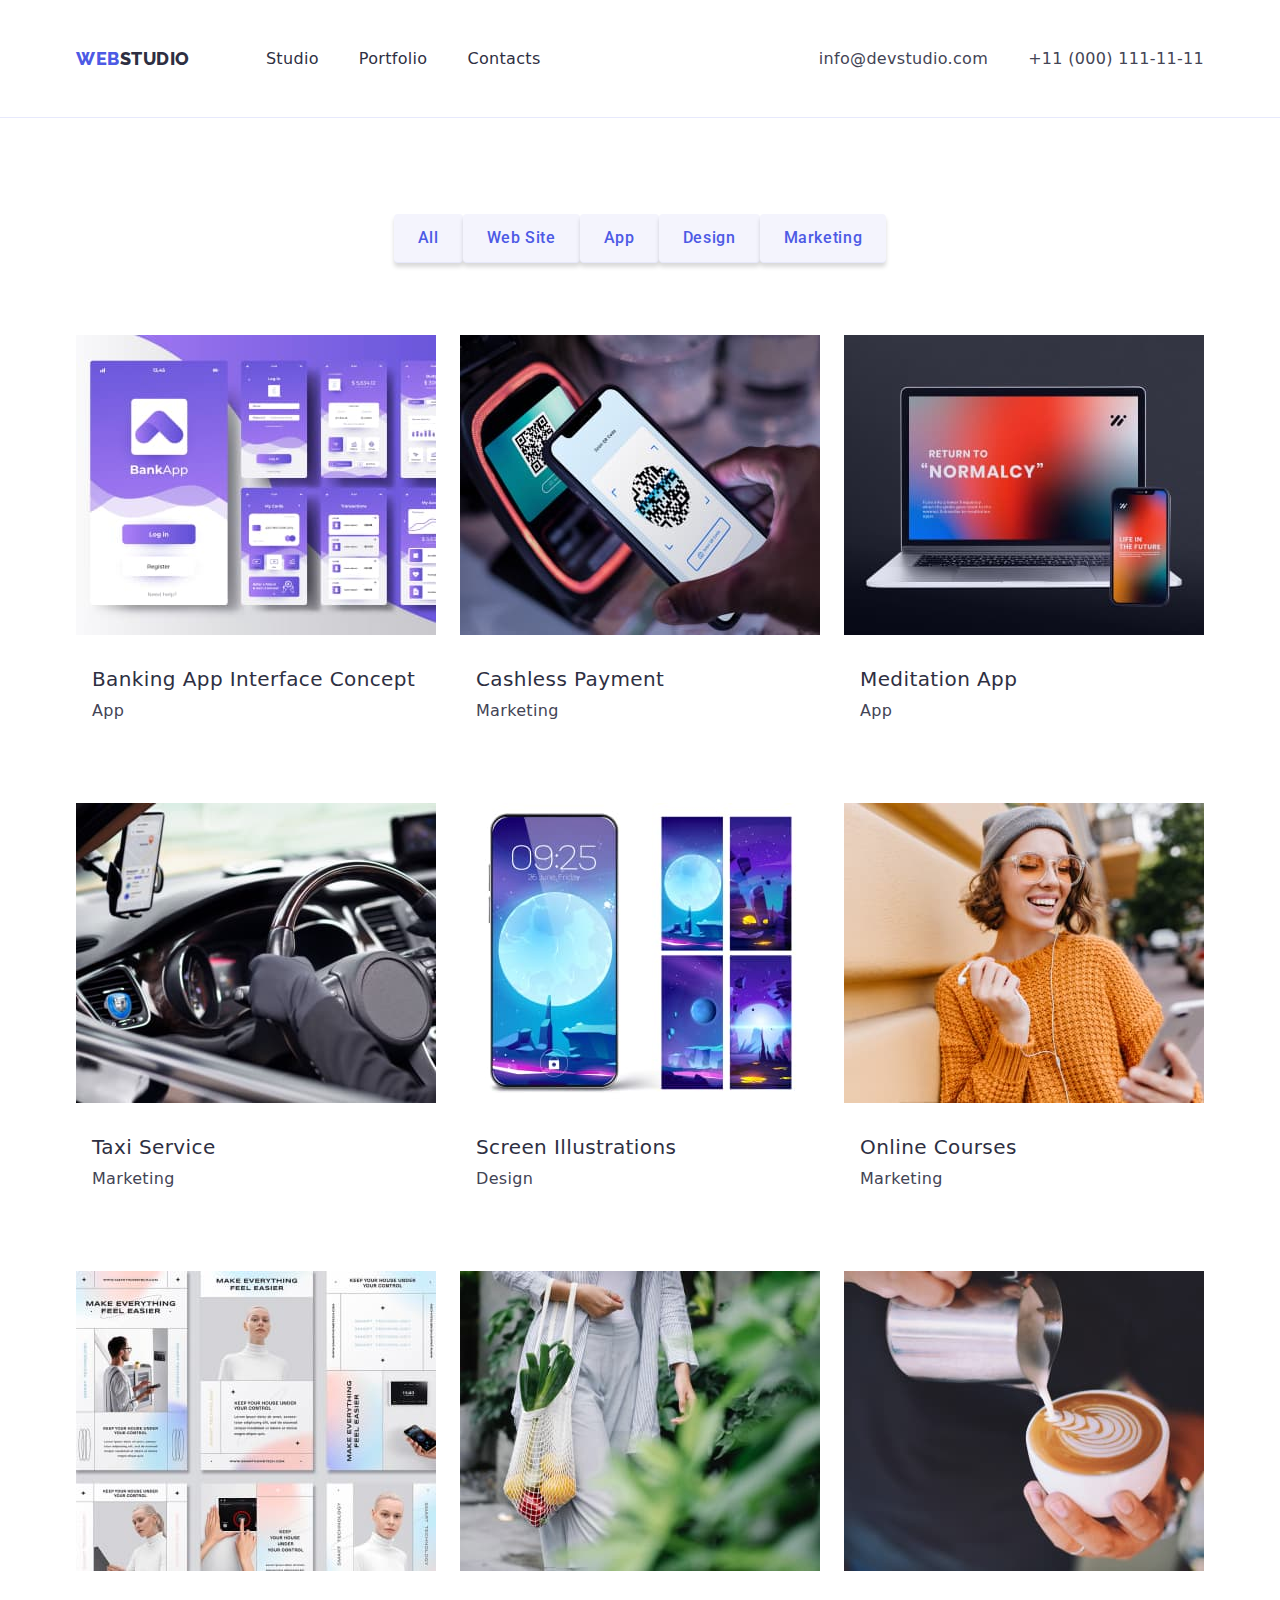
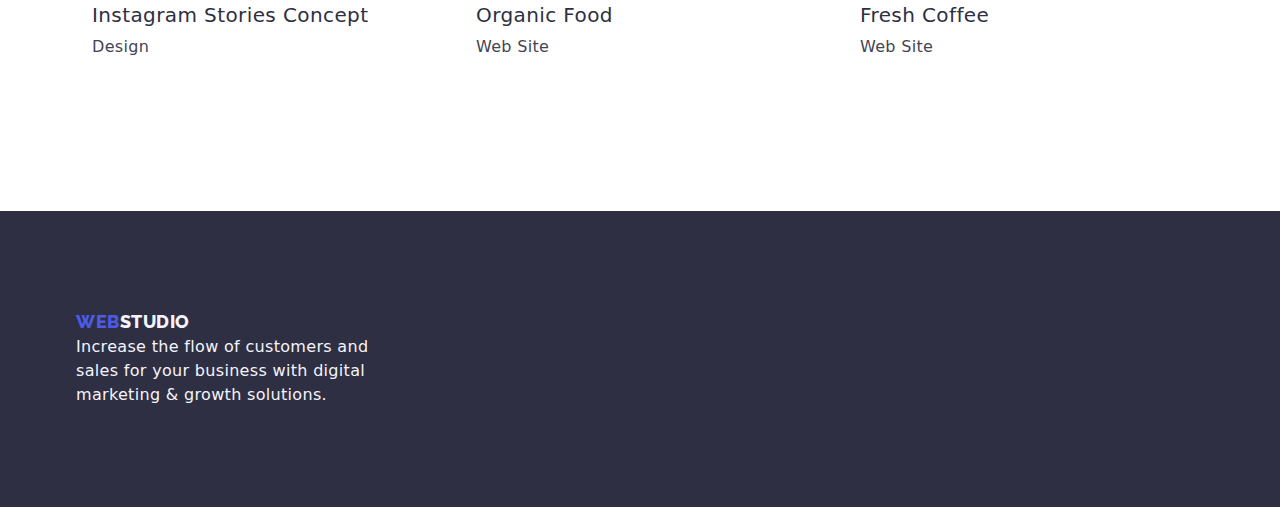
==== commit 999963ed: "update portfolio.html" ====
--- a/portfolio.html
+++ b/portfolio.html
@@ -9,10 +9,10 @@
     <link rel="preconnect" href="https://fonts.gstatic.com" crossorigin />
     <link
       href="https://fonts.googleapis.com/css2?family=Raleway:wght@800&family=Roboto:wght@400;500;700;900&display=swap"
-      rel="stylesheet"
-      href="https://cdnjs.cloudflare.com/ajax/libs/modern-normalize/1.1.0/modern-normalize.css"
-    />
+      rel="stylesheet"  />
     <link rel="stylesheet" href="./css/styles.css" />
+    <link rel="stylesheet"
+        href="https://cdnjs.cloudflare.com/ajax/libs/modern-normalize/1.1.0/modern-normalize.css" />
 </head>
 <body>
     <header class="page-header">
--- a/css/styles.css
+++ b/css/styles.css
@@ -202,8 +202,10 @@
 .suptitle-item:not(:last-child) {
   margin-right: 24px;
 }
+.suptitle-item {
+  width: 264px;
+}
 .suptitle {
-  width: 264px;
   font-weight: 500;
   font-size: 20px;
   line-height: 1.2;
@@ -336,16 +338,13 @@
   margin-right: 24px;
 }
 .portfolio-item:nth-last-child(3) {
-  margin-bottom: 120px;
+  flex-basis: calc((100% -48px) / 3);
 }
 .list-portfolio {
   display: flex;
   flex-wrap: wrap;
   row-gap: 48px;
   column-gap: 24px;
-  flex-basis: calc((100% -48px) / 3);
-  padding-left: 156px;
-  padding-right: 156px;
 }
 .portfolio-text-img {
   padding: 32px 16px;
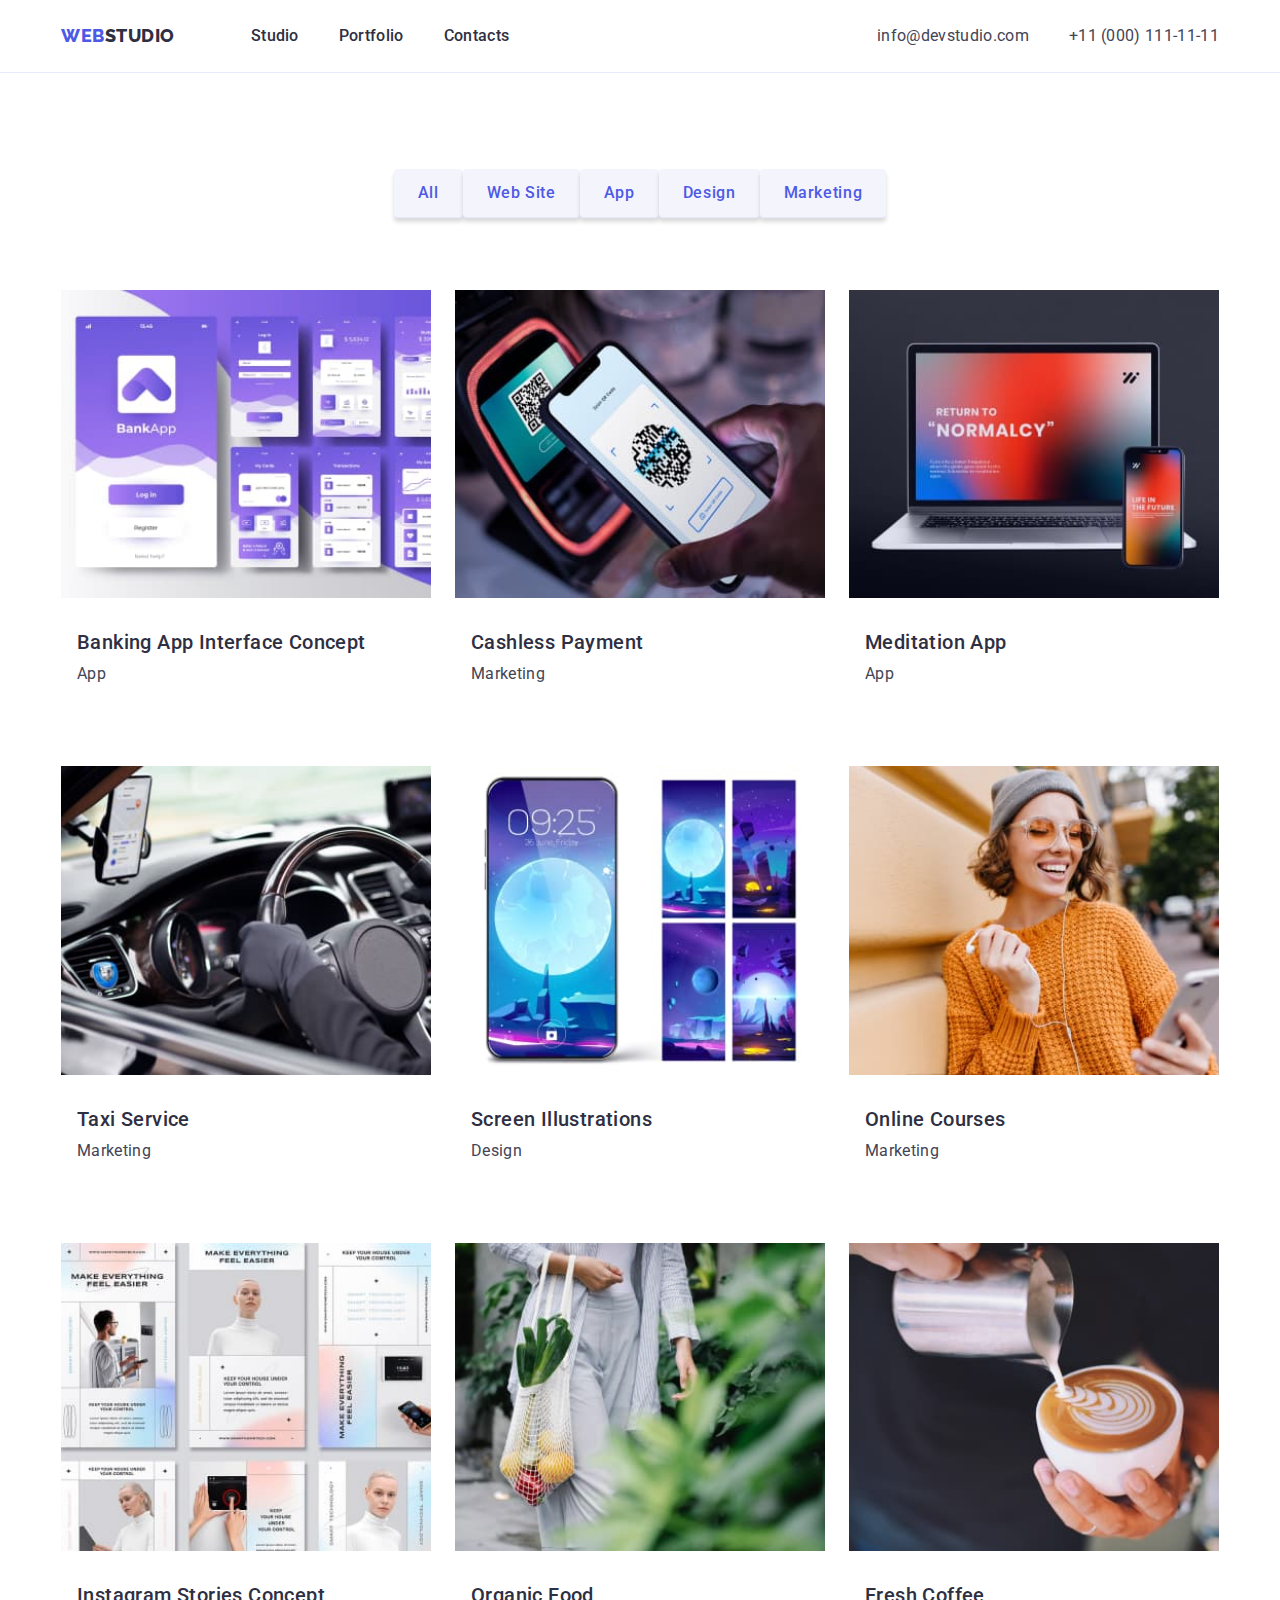
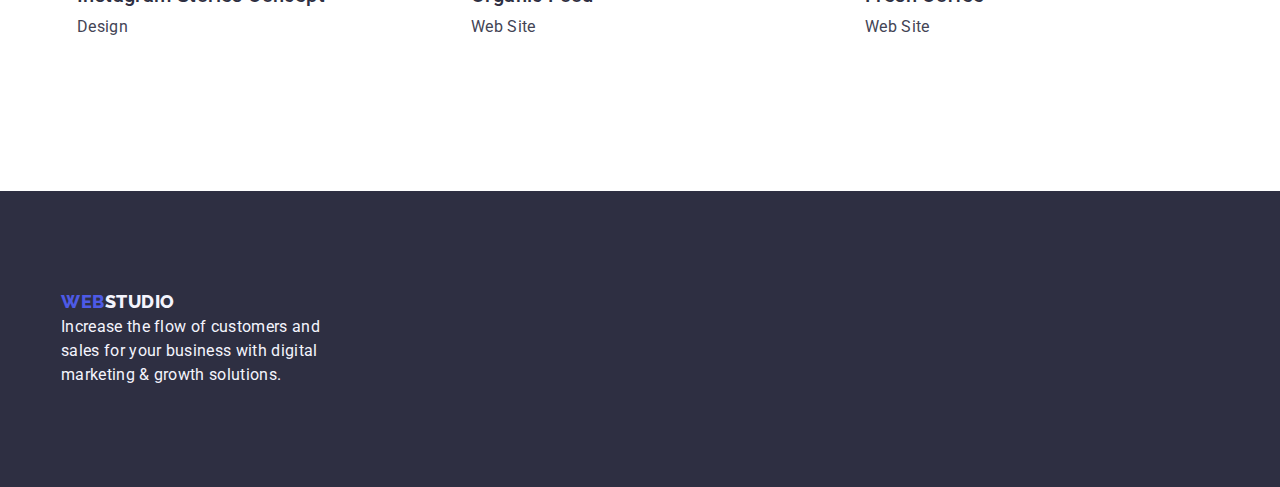
==== commit f5ff6af7: "summary (required)" ====
--- a/portfolio.html
+++ b/portfolio.html
@@ -11,8 +11,9 @@
       href="https://fonts.googleapis.com/css2?family=Raleway:wght@800&family=Roboto:wght@400;500;700;900&display=swap"
       rel="stylesheet"  />
     <link rel="stylesheet" href="./css/styles.css" />
-    <link rel="stylesheet"
-        href="https://cdnjs.cloudflare.com/ajax/libs/modern-normalize/1.1.0/modern-normalize.css" />
+    <link rel="stylesheet" href="https://cdnjs.cloudflare.com/ajax/libs/modern-normalize/1.1.0/modern-normalize.min.css"
+        integrity="sha512-wpPYUAdjBVSE4KJnH1VR1HeZfpl1ub8YT/NKx4PuQ5NmX2tKuGu6U/JRp5y+Y8XG2tV+wKQpNHVUX03MfMFn9Q=="
+        crossorigin="anonymous" referrerpolicy="no-referrer" />
 </head>
 <body>
     <header class="page-header">
--- a/css/styles.css
+++ b/css/styles.css
@@ -12,20 +12,21 @@
   --logo-footer-color: #4d5ae5;
   --text-footer-color: #f4f4fd;
 }
-  .list {
-    list-style: none;
-  }
-  .link {
-    text-decoration: none;
-  }
-  body {
-    font-family: "Roboto", sans-serif;
-    color: var(--accent-color);
-    background-color: var(--background-color-primary);
-    font-size: 16px;
-    line-height: 1.5;
-    margin: 0;
-  }
+.list {
+  list-style: none;
+}
+.link {
+  text-decoration: none;
+}
+body {
+  font-family: "Roboto", sans-serif;
+  color: var(--accent-color);
+  background-color: var(--background-color-primary);
+  font-size: 16px;
+  line-height: 1.5;
+  margin: 0;
+}
+
 h1,
 h2,
 h3,
@@ -90,8 +91,6 @@
   flex-direction: row;
   align-items: center;
   padding: 0px;
-  margin-top: 24px;
-  margin-bottom: 24px;
   margin-right: 76px;
   font-family: "Raleway", sans-serif;
   font-style: normal;
@@ -156,6 +155,8 @@
   padding-bottom: 188px;
 }
 .hero-title {
+  font-style: normal;
+  font-weight: 700;
   max-width: 500px;
   margin-bottom: 48px;
   margin-right: auto;
@@ -337,8 +338,8 @@
 .portfolio-btn:not(:last-child) {
   margin-right: 24px;
 }
-.portfolio-item:nth-last-child(3) {
-  flex-basis: calc((100% -48px) / 3);
+.portfolio-item {
+  flex-basis: calc((100% - 48px) / 3);
 }
 .list-portfolio {
   display: flex;
@@ -352,6 +353,7 @@
   border-top: none;
 }
 .portfolio-title {
+  font-style: normal;
   font-weight: 500;
   font-size: 20px;
   line-height: 1.2;
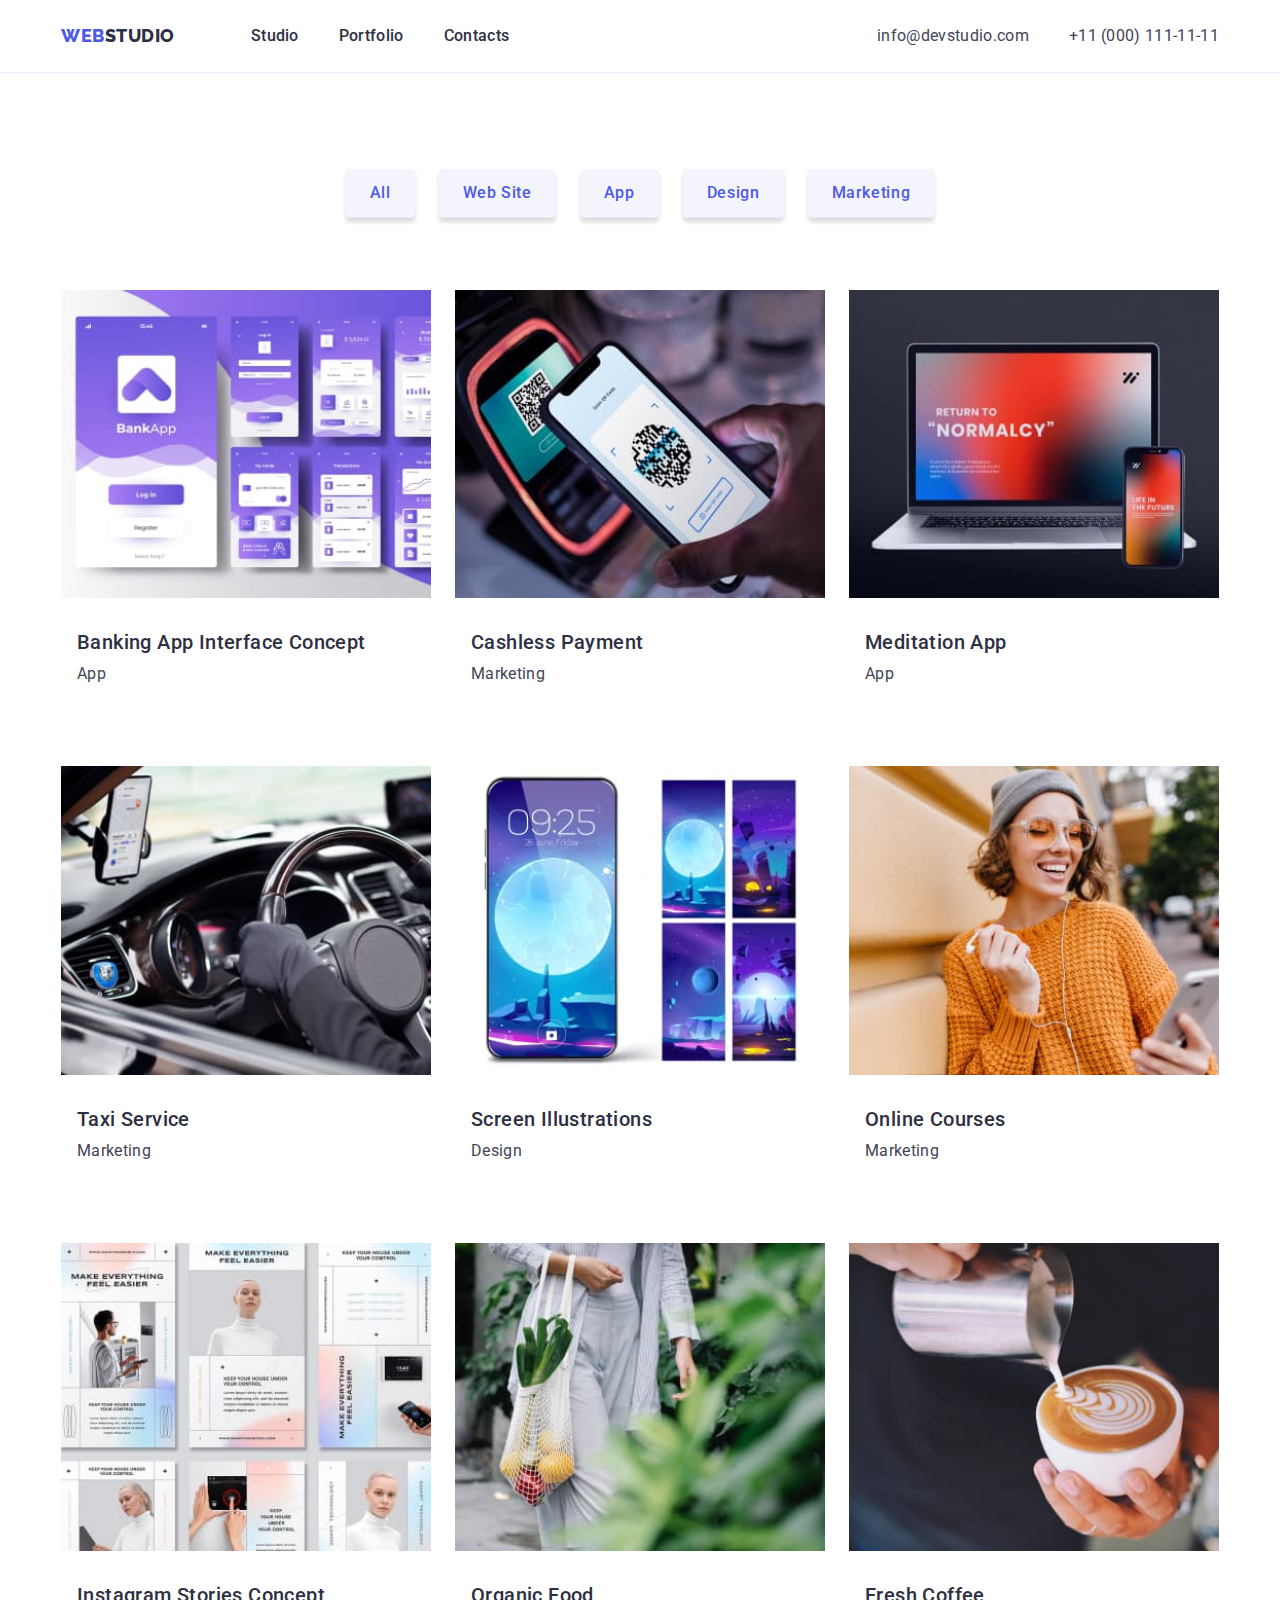
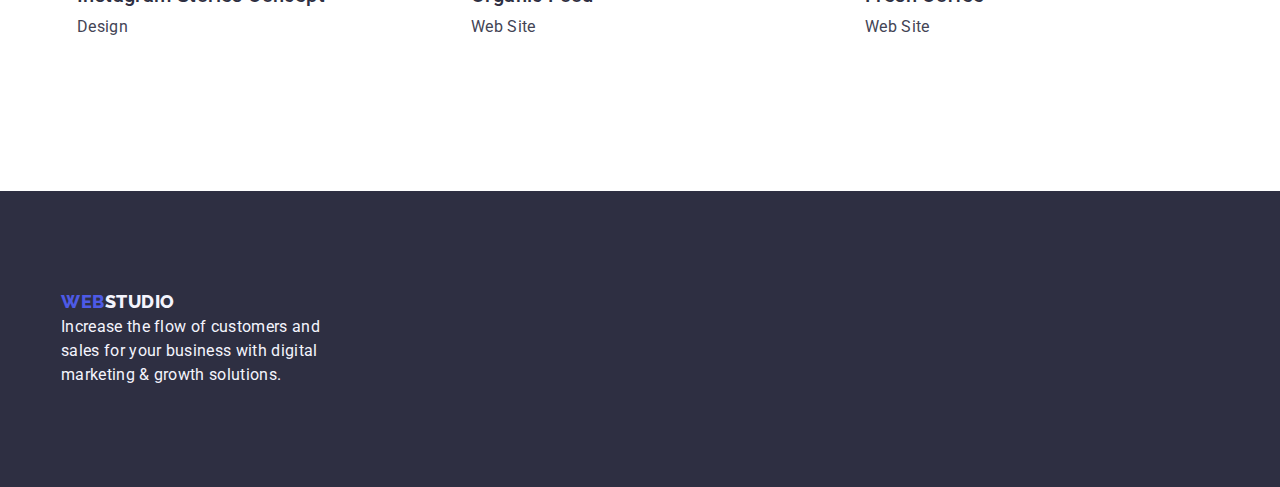
==== commit f02d6eb8: "summary (required)" ====
--- a/portfolio.html
+++ b/portfolio.html
@@ -42,19 +42,19 @@
             <div class="conteiner port-btn-cont">
             <h1 hidden>Gallery</h1>
                 <ul class="list filter-portfolio">
-                    <li>
+                    <li class="filter-portfolio-btn">
             <button class="modal-btn portfolio-btn" type="button">All</button>
                     </li>
-                    <li>
+                    <li class="filter-portfolio-btn">
             <button class="modal-btn portfolio-btn"  type="button">Web Site</button>
                     </li>
-                    <li>
+                    <li class="filter-portfolio-btn">
             <button class="modal-btn portfolio-btn"  type="button">App</button>
                     </li>
-                    <li>
+                    <li class="filter-portfolio-btn">
             <button class="modal-btn portfolio-btn"  type="button">Design</button>
                     </li>
-                    <li>
+                    <li class="filter-portfolio-btn">
             <button class="modal-btn portfolio-btn"  type="button">Marketing</button>
                     </li>
                 </ul>
--- a/css/styles.css
+++ b/css/styles.css
@@ -105,6 +105,7 @@
   color: var(--primary-text-color);
 }
 .menu-link {
+  font-style: normal;
   display: flex;
   flex-direction: row;
   align-items: flex-start;
@@ -155,6 +156,7 @@
   padding-bottom: 188px;
 }
 .hero-title {
+  font-family: "Roboto";
   font-style: normal;
   font-weight: 700;
   max-width: 500px;
@@ -307,6 +309,9 @@
 .section-portfolio {
   padding-bottom: 120px;
 }
+.filter-portfolio-btn:not(:last-child) {
+  margin-right: 24px;
+}
 .filter-portfolio {
   display: flex;
   margin-top: 96px;
